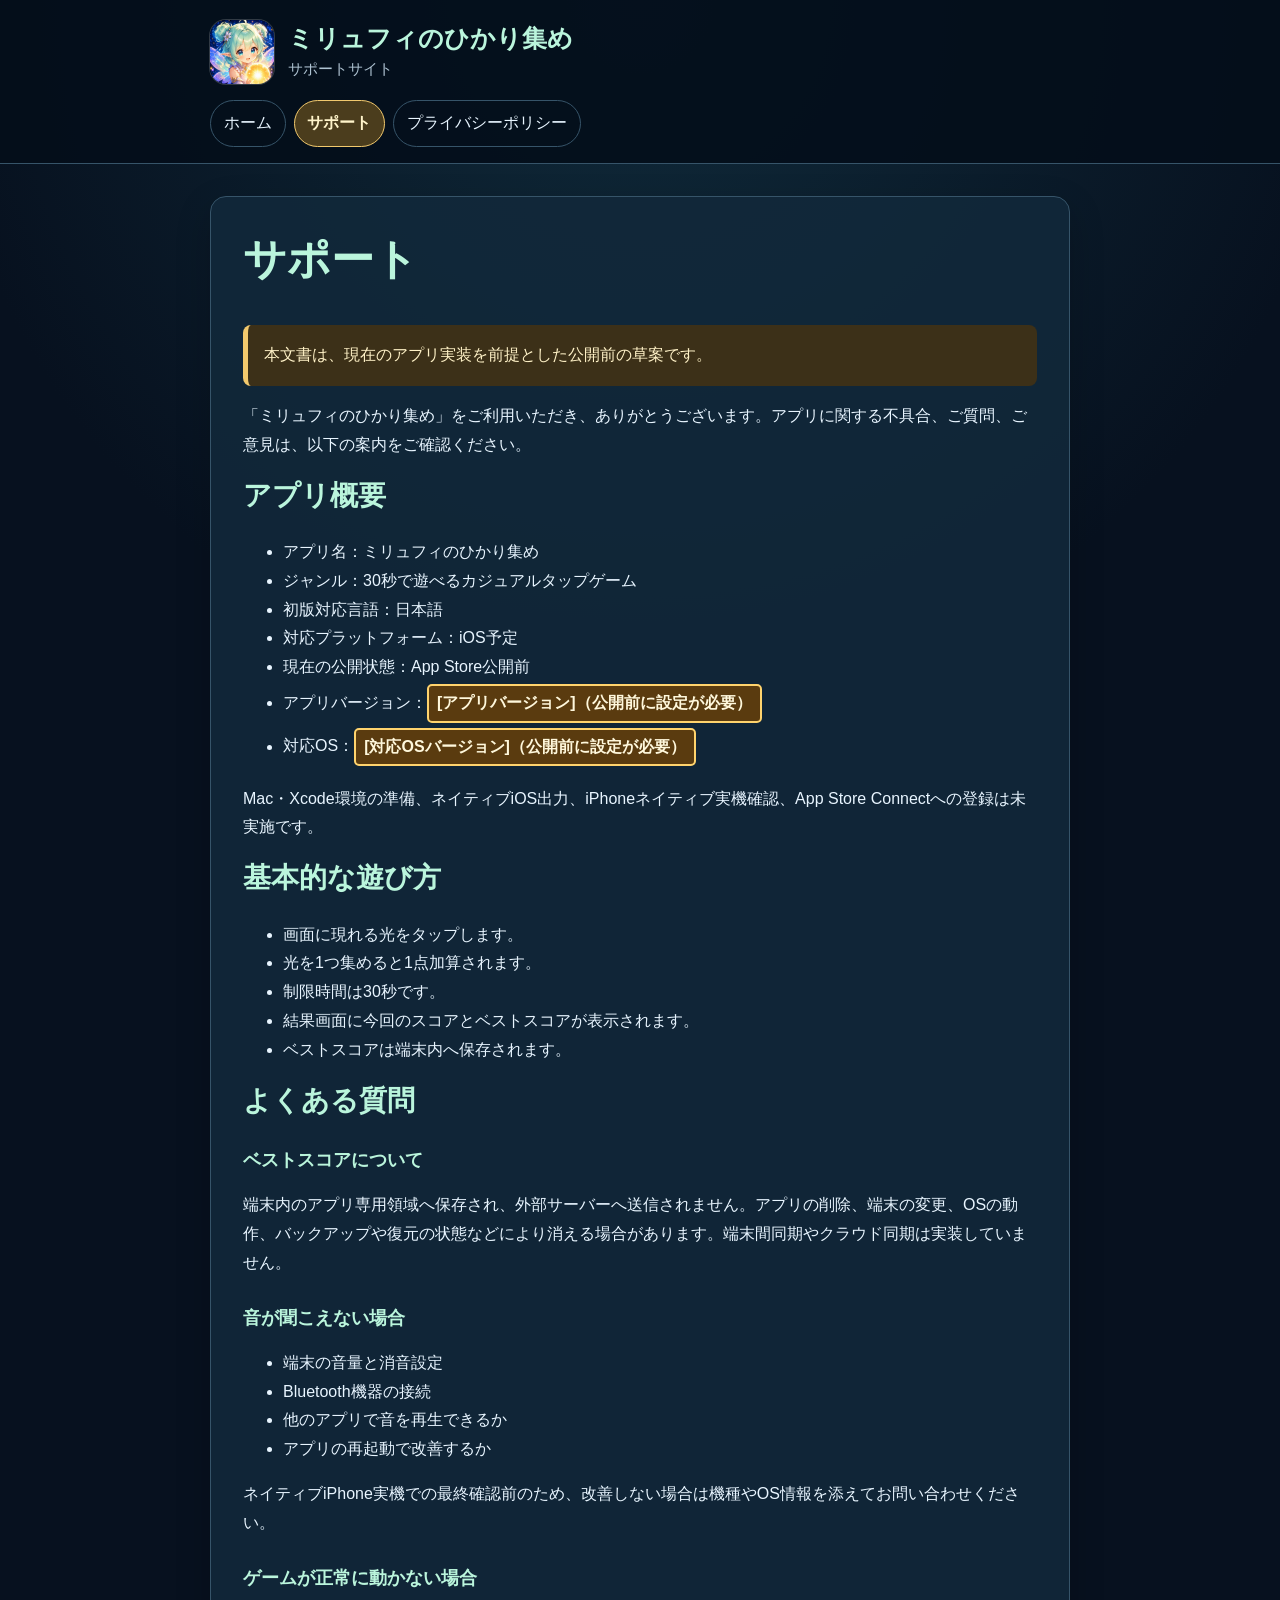
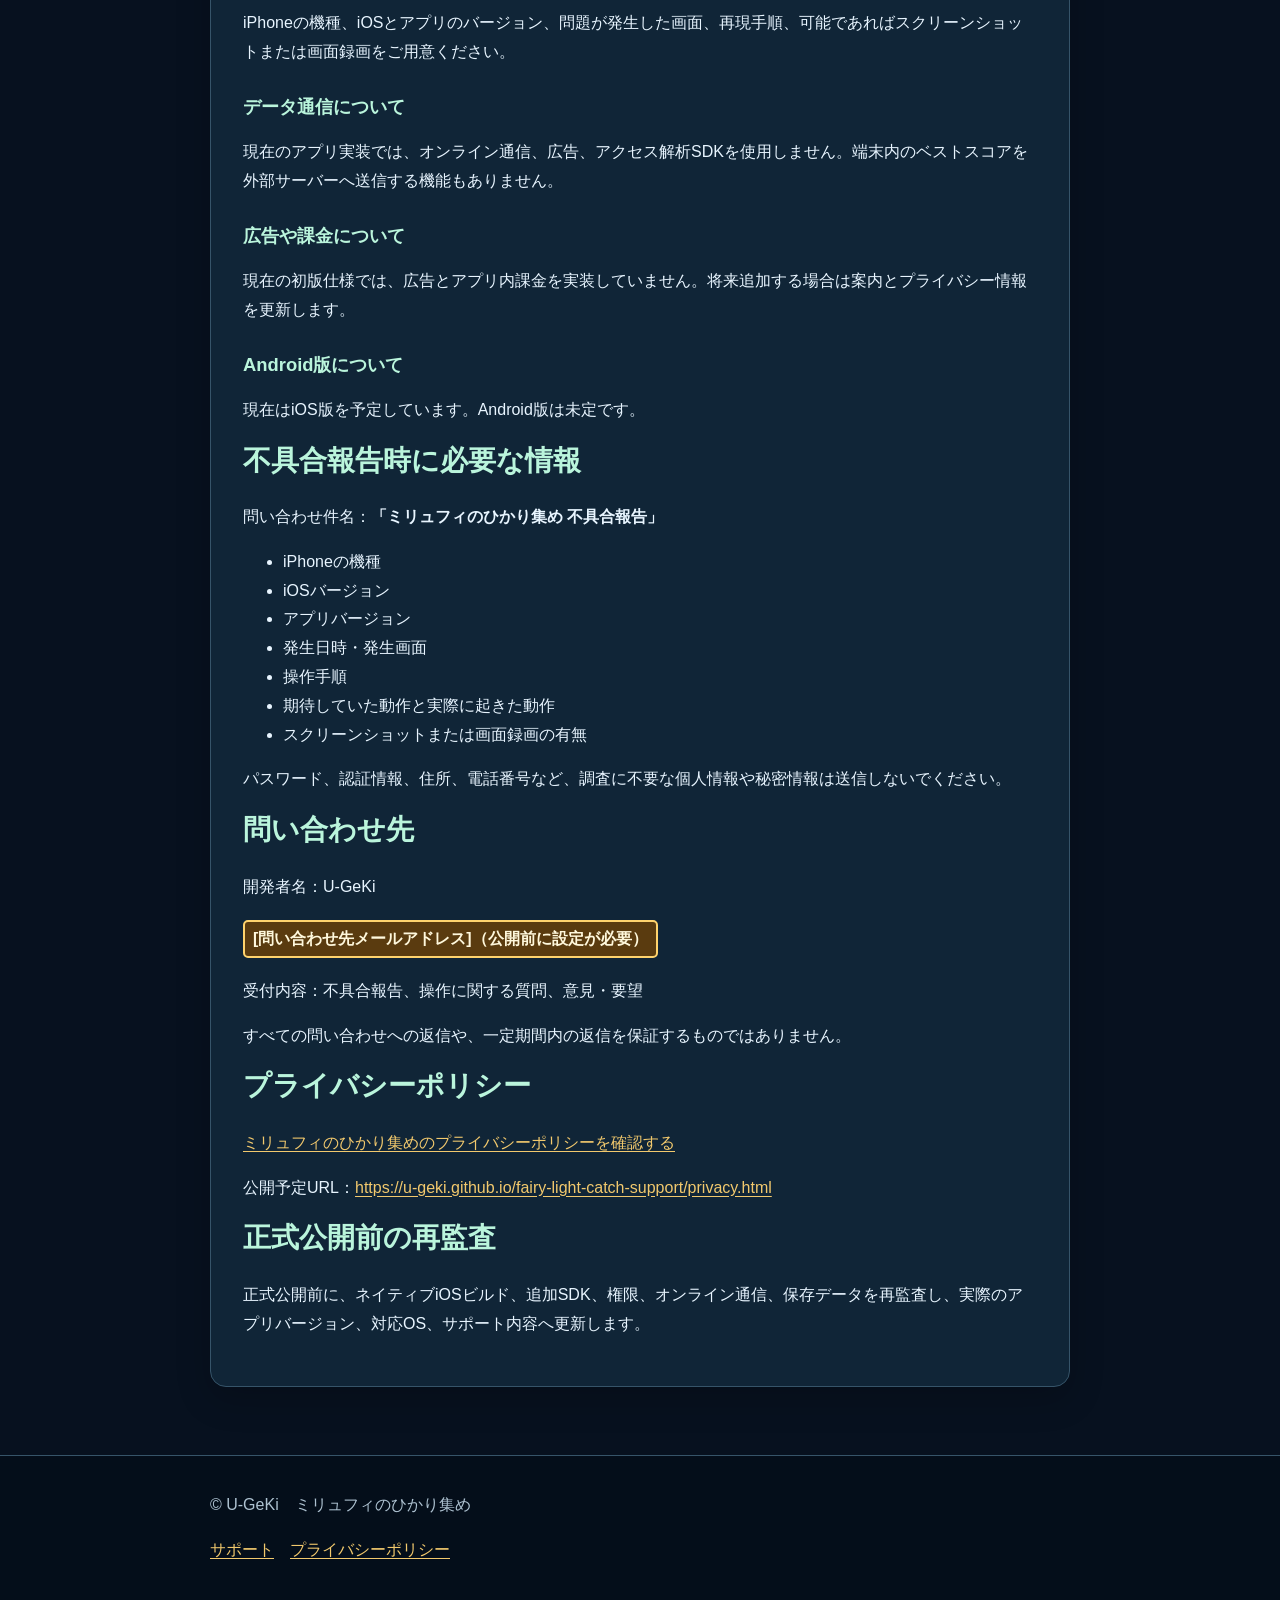
==== support.html @ e2f8e3a4 "Build support and privacy site" ====
<!doctype html>
<html lang="ja"><head><meta charset="UTF-8"><meta name="viewport" content="width=device-width, initial-scale=1"><title>サポート｜ミリュフィのひかり集め</title><meta name="description" content="『ミリュフィのひかり集め』の遊び方、よくある質問、不具合報告のご案内です。"><meta name="theme-color" content="#07111f"><link rel="icon" href="assets/app_icon.png"><link rel="apple-touch-icon" href="assets/app_icon.png"><meta property="og:title" content="サポート｜ミリュフィのひかり集め"><meta property="og:description" content="遊び方、よくある質問、不具合報告のご案内。"><meta property="og:type" content="website"><link rel="stylesheet" href="styles.css"></head>
<body><header class="site-header"><div class="header-inner"><a class="brand" href="index.html"><img src="assets/app_icon.png" alt="ミリュフィのひかり集め アプリアイコン"><span><span class="brand-title">ミリュフィのひかり集め</span><span class="brand-subtitle">サポートサイト</span></span></a><nav aria-label="メインナビゲーション"><ul class="nav-list"><li><a href="index.html">ホーム</a></li><li><a href="support.html" aria-current="page">サポート</a></li><li><a href="privacy.html">プライバシーポリシー</a></li></ul></nav></div></header>
<main class="page"><article class="card"><h1>サポート</h1><p class="notice">本文書は、現在のアプリ実装を前提とした公開前の草案です。</p><p>「ミリュフィのひかり集め」をご利用いただき、ありがとうございます。アプリに関する不具合、ご質問、ご意見は、以下の案内をご確認ください。</p>
<h2>アプリ概要</h2><ul><li>アプリ名：ミリュフィのひかり集め</li><li>ジャンル：30秒で遊べるカジュアルタップゲーム</li><li>初版対応言語：日本語</li><li>対応プラットフォーム：iOS予定</li><li>現在の公開状態：App Store公開前</li><li>アプリバージョン：<span class="placeholder">[アプリバージョン]（公開前に設定が必要）</span></li><li>対応OS：<span class="placeholder">[対応OSバージョン]（公開前に設定が必要）</span></li></ul><p>Mac・Xcode環境の準備、ネイティブiOS出力、iPhoneネイティブ実機確認、App Store Connectへの登録は未実施です。</p>
<h2>基本的な遊び方</h2><ul><li>画面に現れる光をタップします。</li><li>光を1つ集めると1点加算されます。</li><li>制限時間は30秒です。</li><li>結果画面に今回のスコアとベストスコアが表示されます。</li><li>ベストスコアは端末内へ保存されます。</li></ul>
<h2>よくある質問</h2><h3>ベストスコアについて</h3><p>端末内のアプリ専用領域へ保存され、外部サーバーへ送信されません。アプリの削除、端末の変更、OSの動作、バックアップや復元の状態などにより消える場合があります。端末間同期やクラウド同期は実装していません。</p>
<h3>音が聞こえない場合</h3><ul><li>端末の音量と消音設定</li><li>Bluetooth機器の接続</li><li>他のアプリで音を再生できるか</li><li>アプリの再起動で改善するか</li></ul><p>ネイティブiPhone実機での最終確認前のため、改善しない場合は機種やOS情報を添えてお問い合わせください。</p>
<h3>ゲームが正常に動かない場合</h3><p>iPhoneの機種、iOSとアプリのバージョン、問題が発生した画面、再現手順、可能であればスクリーンショットまたは画面録画をご用意ください。</p>
<h3>データ通信について</h3><p>現在のアプリ実装では、オンライン通信、広告、アクセス解析SDKを使用しません。端末内のベストスコアを外部サーバーへ送信する機能もありません。</p>
<h3>広告や課金について</h3><p>現在の初版仕様では、広告とアプリ内課金を実装していません。将来追加する場合は案内とプライバシー情報を更新します。</p>
<h3>Android版について</h3><p>現在はiOS版を予定しています。Android版は未定です。</p>
<h2>不具合報告時に必要な情報</h2><p>問い合わせ件名：<strong>「ミリュフィのひかり集め 不具合報告」</strong></p><ul><li>iPhoneの機種</li><li>iOSバージョン</li><li>アプリバージョン</li><li>発生日時・発生画面</li><li>操作手順</li><li>期待していた動作と実際に起きた動作</li><li>スクリーンショットまたは画面録画の有無</li></ul><p>パスワード、認証情報、住所、電話番号など、調査に不要な個人情報や秘密情報は送信しないでください。</p>
<h2>問い合わせ先</h2><p>開発者名：U-GeKi</p><p><span class="placeholder">[問い合わせ先メールアドレス]（公開前に設定が必要）</span></p><p>受付内容：不具合報告、操作に関する質問、意見・要望</p><p>すべての問い合わせへの返信や、一定期間内の返信を保証するものではありません。</p>
<h2>プライバシーポリシー</h2><p><a href="privacy.html">ミリュフィのひかり集めのプライバシーポリシーを確認する</a></p><p>公開予定URL：<a href="privacy.html">https://u-geki.github.io/fairy-light-catch-support/privacy.html</a></p>
<h2>正式公開前の再監査</h2><p>正式公開前に、ネイティブiOSビルド、追加SDK、権限、オンライン通信、保存データを再監査し、実際のアプリバージョン、対応OS、サポート内容へ更新します。</p></article></main>
<footer class="site-footer"><div class="footer-inner"><p>© U-GeKi　ミリュフィのひかり集め</p><ul class="footer-links"><li><a href="support.html" aria-current="page">サポート</a></li><li><a href="privacy.html">プライバシーポリシー</a></li></ul></div></footer></body></html>
---- styles.css ----
:root { color-scheme: dark; --bg:#07111f; --card:rgba(18,40,59,.88); --mint:#baf5dc; --gold:#f2c96d; --text:#e8f5ff; --muted:#aec2d1; --line:#365469; }
* { box-sizing:border-box; }
html { scroll-behavior:smooth; }
body { margin:0; min-width:0; background:radial-gradient(circle at top,#102b3b 0,#07111f 44rem); color:var(--text); font-family:-apple-system,BlinkMacSystemFont,"Segoe UI","Hiragino Sans","Yu Gothic UI","Meiryo",sans-serif; font-size:1rem; line-height:1.8; }
a { color:var(--gold); text-decoration:underline; text-underline-offset:.18em; }
a:hover { color:#ffe3a2; }
a:focus-visible { outline:3px solid #fff1a8; outline-offset:4px; border-radius:3px; }
img { max-width:100%; height:auto; }
.site-header,.site-footer { background:rgba(4,14,26,.9); border-color:var(--line); }
.site-header { border-bottom:1px solid var(--line); }
.header-inner,.footer-inner,.page { width:min(100% - 2rem,860px); margin-inline:auto; }
.header-inner { padding:1.25rem 0 1rem; }
.brand { display:flex; align-items:center; gap:.9rem; color:var(--text); text-decoration:none; }
.brand img { width:64px; height:64px; border-radius:16px; box-shadow:0 0 0 1px rgba(255,255,255,.18); }
.brand-title { display:block; color:var(--mint); font-size:clamp(1.15rem,4vw,1.55rem); font-weight:700; line-height:1.35; }
.brand-subtitle { display:block; color:var(--muted); font-size:.95rem; }
.nav-list { display:flex; flex-wrap:wrap; gap:.5rem; margin:1rem 0 0; padding:0; list-style:none; }
.nav-list a { display:block; min-height:44px; padding:.5rem .8rem; border:1px solid var(--line); border-radius:999px; color:var(--text); text-decoration:none; }
.nav-list a[aria-current="page"] { border-color:var(--gold); background:#4b3d1d; color:#fff4ca; font-weight:700; }
.page { padding:2rem 0 3rem; }
.card { margin:0 0 1.25rem; padding:clamp(1.2rem,4vw,2rem); border:1px solid var(--line); border-radius:16px; background:var(--card); box-shadow:0 12px 35px rgba(0,0,0,.2); overflow-wrap:anywhere; }
h1,h2,h3 { color:var(--mint); line-height:1.4; }
h1 { margin-top:0; font-size:clamp(1.8rem,7vw,2.7rem); }
h2 { margin-top:0; font-size:clamp(1.35rem,5vw,1.75rem); }
h3 { margin-top:1.7rem; font-size:1.15rem; }
p,ul { margin-top:.65rem; }
.lead { font-size:clamp(1.08rem,3vw,1.25rem); }
.status { display:inline-block; padding:.2rem .65rem; border:1px solid var(--gold); border-radius:999px; color:#fff0bd; font-weight:700; }
.link-grid { display:grid; gap:1rem; grid-template-columns:repeat(2,minmax(0,1fr)); }
.link-card { display:block; padding:1.35rem; border:1px solid var(--line); border-radius:14px; background:rgba(10,29,45,.78); color:var(--text); text-decoration:none; }
.link-card:hover { border-color:var(--gold); background:#142f45; }
.link-card strong { display:block; color:var(--gold); font-size:1.2rem; }
.link-card span { color:var(--muted); }
.notice { padding:1rem; border-left:5px solid var(--gold); border-radius:8px; background:#3c3018; color:#fff2c7; }
.placeholder { display:inline-block; margin:.15rem 0; padding:.18rem .5rem; border:2px solid #ffd36d; border-radius:5px; background:#5a3b0f; color:#fff8dc; font-weight:700; }
code { padding:.1em .35em; border-radius:4px; background:#06101b; color:#d9f8ec; }
.site-footer { border-top:1px solid var(--line); }
.footer-inner { padding:1.5rem 0 2rem; color:var(--muted); }
.footer-links { display:flex; flex-wrap:wrap; gap:.75rem 1rem; padding:0; list-style:none; }
@media (max-width:600px) { .header-inner,.footer-inner,.page { width:min(100% - 1.25rem,860px); } .link-grid { grid-template-columns:1fr; } .card { border-radius:12px; } }
@media (prefers-reduced-motion:reduce) { html { scroll-behavior:auto; } *,*::before,*::after { animation-duration:.01ms!important; animation-iteration-count:1!important; transition-duration:.01ms!important; } }
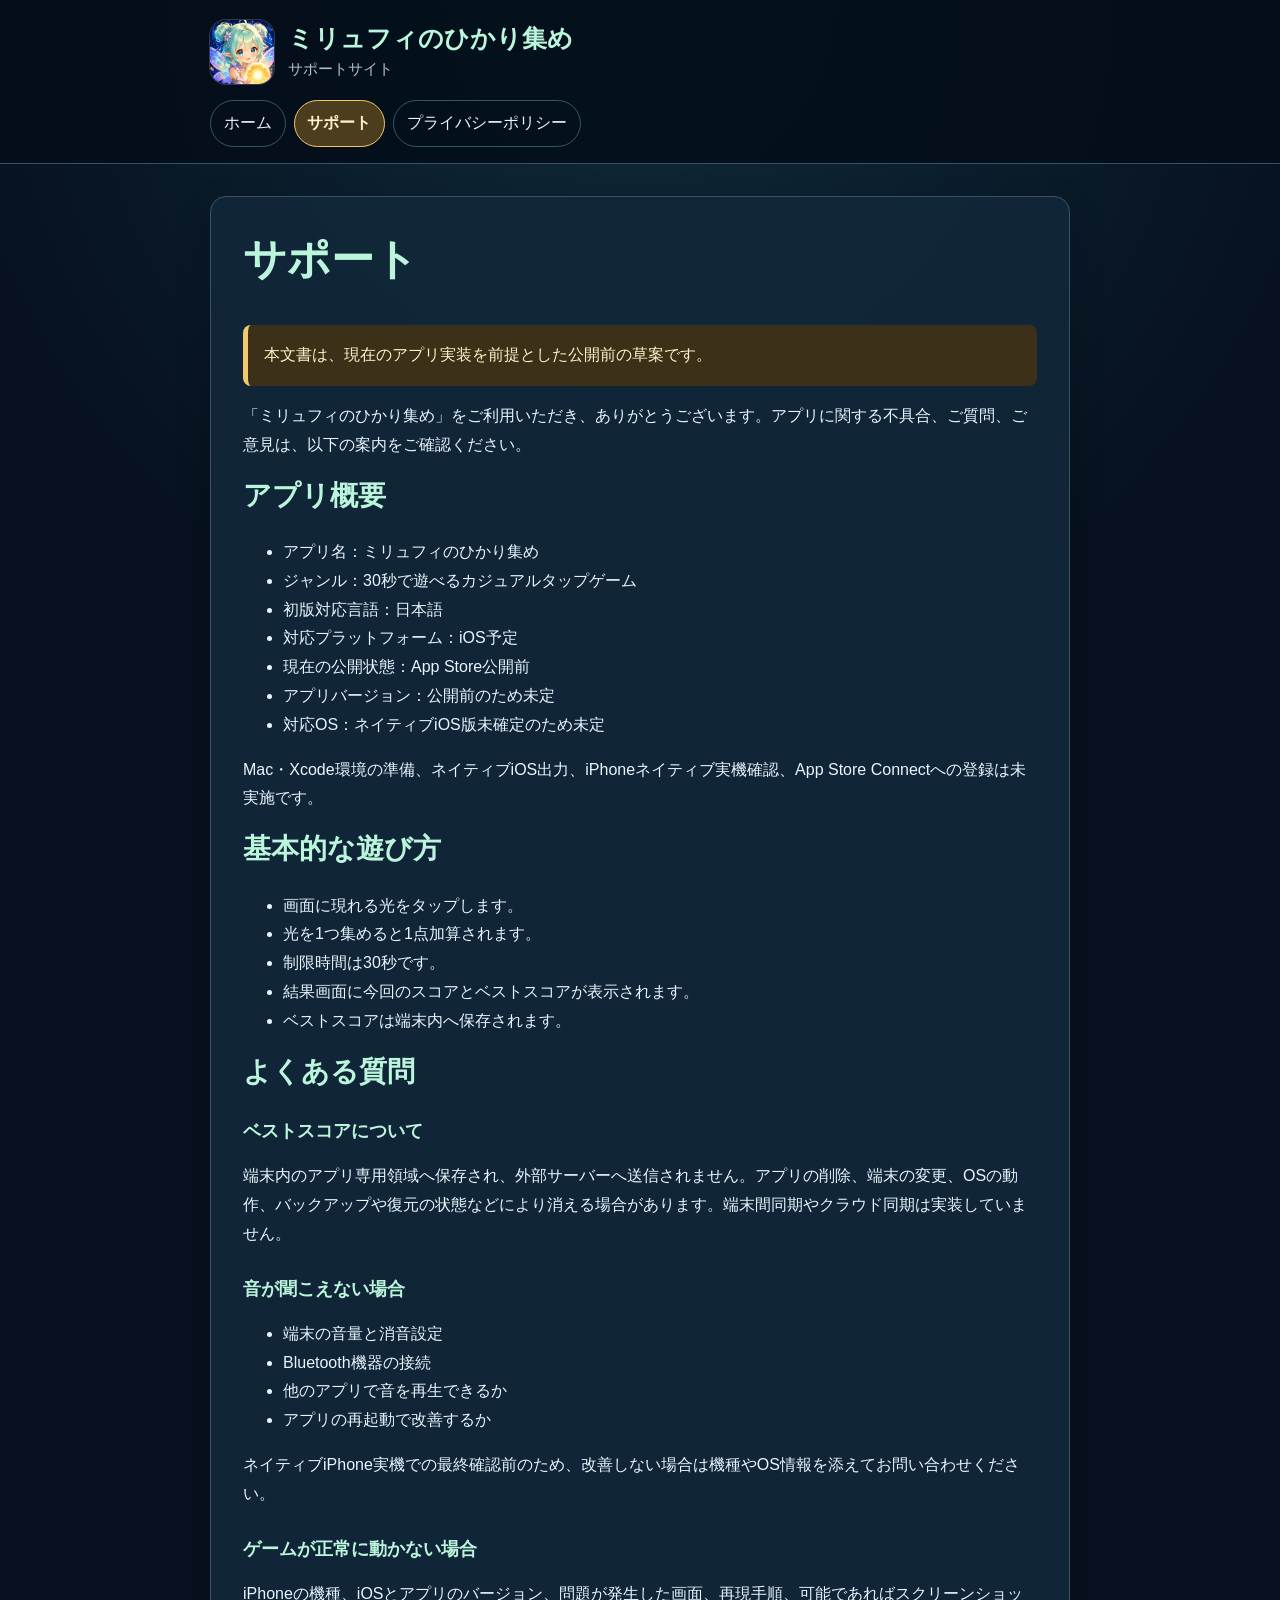
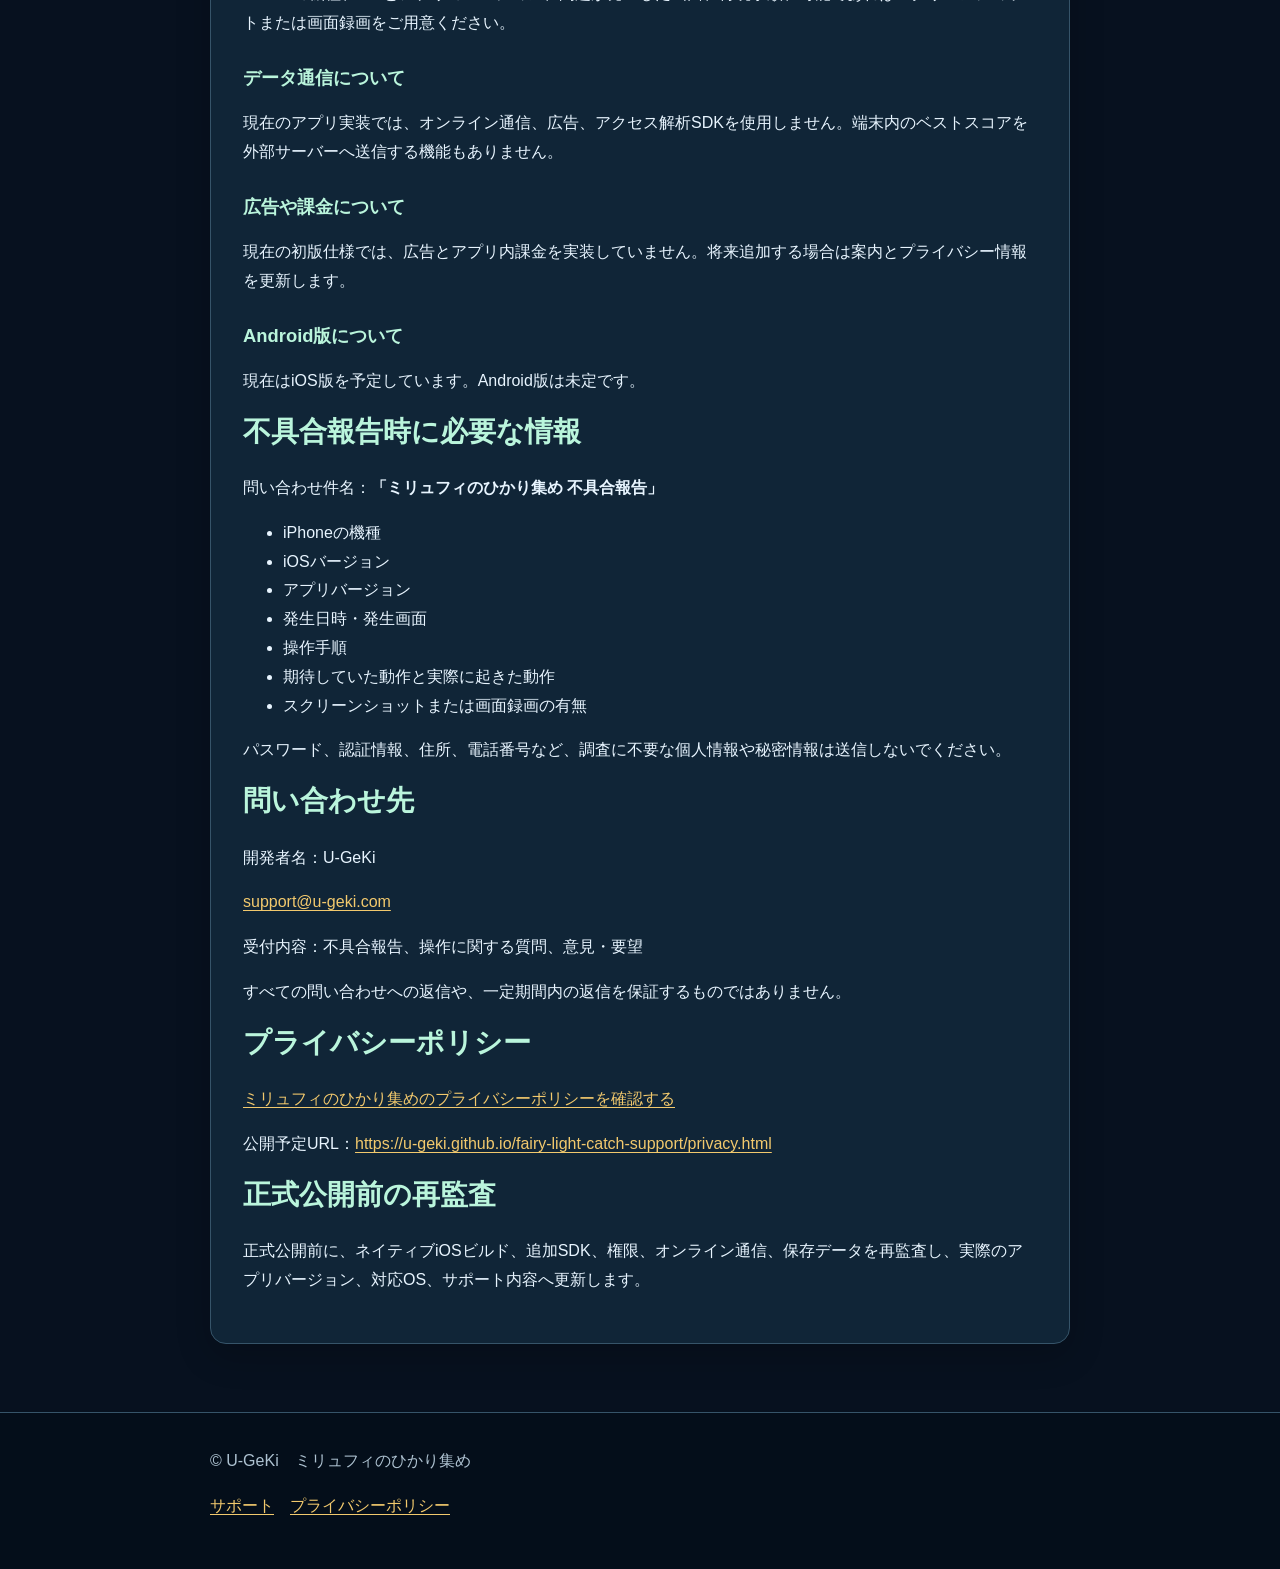
==== commit e1389802: "Finalize support contact and policy dates" ====
--- a/support.html
+++ b/support.html
@@ -2,7 +2,7 @@
 <html lang="ja"><head><meta charset="UTF-8"><meta name="viewport" content="width=device-width, initial-scale=1"><title>サポート｜ミリュフィのひかり集め</title><meta name="description" content="『ミリュフィのひかり集め』の遊び方、よくある質問、不具合報告のご案内です。"><meta name="theme-color" content="#07111f"><link rel="icon" href="assets/app_icon.png"><link rel="apple-touch-icon" href="assets/app_icon.png"><meta property="og:title" content="サポート｜ミリュフィのひかり集め"><meta property="og:description" content="遊び方、よくある質問、不具合報告のご案内。"><meta property="og:type" content="website"><link rel="stylesheet" href="styles.css"></head>
 <body><header class="site-header"><div class="header-inner"><a class="brand" href="index.html"><img src="assets/app_icon.png" alt="ミリュフィのひかり集め アプリアイコン"><span><span class="brand-title">ミリュフィのひかり集め</span><span class="brand-subtitle">サポートサイト</span></span></a><nav aria-label="メインナビゲーション"><ul class="nav-list"><li><a href="index.html">ホーム</a></li><li><a href="support.html" aria-current="page">サポート</a></li><li><a href="privacy.html">プライバシーポリシー</a></li></ul></nav></div></header>
 <main class="page"><article class="card"><h1>サポート</h1><p class="notice">本文書は、現在のアプリ実装を前提とした公開前の草案です。</p><p>「ミリュフィのひかり集め」をご利用いただき、ありがとうございます。アプリに関する不具合、ご質問、ご意見は、以下の案内をご確認ください。</p>
-<h2>アプリ概要</h2><ul><li>アプリ名：ミリュフィのひかり集め</li><li>ジャンル：30秒で遊べるカジュアルタップゲーム</li><li>初版対応言語：日本語</li><li>対応プラットフォーム：iOS予定</li><li>現在の公開状態：App Store公開前</li><li>アプリバージョン：<span class="placeholder">[アプリバージョン]（公開前に設定が必要）</span></li><li>対応OS：<span class="placeholder">[対応OSバージョン]（公開前に設定が必要）</span></li></ul><p>Mac・Xcode環境の準備、ネイティブiOS出力、iPhoneネイティブ実機確認、App Store Connectへの登録は未実施です。</p>
+<h2>アプリ概要</h2><ul><li>アプリ名：ミリュフィのひかり集め</li><li>ジャンル：30秒で遊べるカジュアルタップゲーム</li><li>初版対応言語：日本語</li><li>対応プラットフォーム：iOS予定</li><li>現在の公開状態：App Store公開前</li><li>アプリバージョン：公開前のため未定</li><li>対応OS：ネイティブiOS版未確定のため未定</li></ul><p>Mac・Xcode環境の準備、ネイティブiOS出力、iPhoneネイティブ実機確認、App Store Connectへの登録は未実施です。</p>
 <h2>基本的な遊び方</h2><ul><li>画面に現れる光をタップします。</li><li>光を1つ集めると1点加算されます。</li><li>制限時間は30秒です。</li><li>結果画面に今回のスコアとベストスコアが表示されます。</li><li>ベストスコアは端末内へ保存されます。</li></ul>
 <h2>よくある質問</h2><h3>ベストスコアについて</h3><p>端末内のアプリ専用領域へ保存され、外部サーバーへ送信されません。アプリの削除、端末の変更、OSの動作、バックアップや復元の状態などにより消える場合があります。端末間同期やクラウド同期は実装していません。</p>
 <h3>音が聞こえない場合</h3><ul><li>端末の音量と消音設定</li><li>Bluetooth機器の接続</li><li>他のアプリで音を再生できるか</li><li>アプリの再起動で改善するか</li></ul><p>ネイティブiPhone実機での最終確認前のため、改善しない場合は機種やOS情報を添えてお問い合わせください。</p>
@@ -11,7 +11,7 @@
 <h3>広告や課金について</h3><p>現在の初版仕様では、広告とアプリ内課金を実装していません。将来追加する場合は案内とプライバシー情報を更新します。</p>
 <h3>Android版について</h3><p>現在はiOS版を予定しています。Android版は未定です。</p>
 <h2>不具合報告時に必要な情報</h2><p>問い合わせ件名：<strong>「ミリュフィのひかり集め 不具合報告」</strong></p><ul><li>iPhoneの機種</li><li>iOSバージョン</li><li>アプリバージョン</li><li>発生日時・発生画面</li><li>操作手順</li><li>期待していた動作と実際に起きた動作</li><li>スクリーンショットまたは画面録画の有無</li></ul><p>パスワード、認証情報、住所、電話番号など、調査に不要な個人情報や秘密情報は送信しないでください。</p>
-<h2>問い合わせ先</h2><p>開発者名：U-GeKi</p><p><span class="placeholder">[問い合わせ先メールアドレス]（公開前に設定が必要）</span></p><p>受付内容：不具合報告、操作に関する質問、意見・要望</p><p>すべての問い合わせへの返信や、一定期間内の返信を保証するものではありません。</p>
+<h2>問い合わせ先</h2><p>開発者名：U-GeKi</p><p><a href="mailto:support@u-geki.com">support@u-geki.com</a></p><p>受付内容：不具合報告、操作に関する質問、意見・要望</p><p>すべての問い合わせへの返信や、一定期間内の返信を保証するものではありません。</p>
 <h2>プライバシーポリシー</h2><p><a href="privacy.html">ミリュフィのひかり集めのプライバシーポリシーを確認する</a></p><p>公開予定URL：<a href="privacy.html">https://u-geki.github.io/fairy-light-catch-support/privacy.html</a></p>
 <h2>正式公開前の再監査</h2><p>正式公開前に、ネイティブiOSビルド、追加SDK、権限、オンライン通信、保存データを再監査し、実際のアプリバージョン、対応OS、サポート内容へ更新します。</p></article></main>
 <footer class="site-footer"><div class="footer-inner"><p>© U-GeKi　ミリュフィのひかり集め</p><ul class="footer-links"><li><a href="support.html" aria-current="page">サポート</a></li><li><a href="privacy.html">プライバシーポリシー</a></li></ul></div></footer></body></html>
